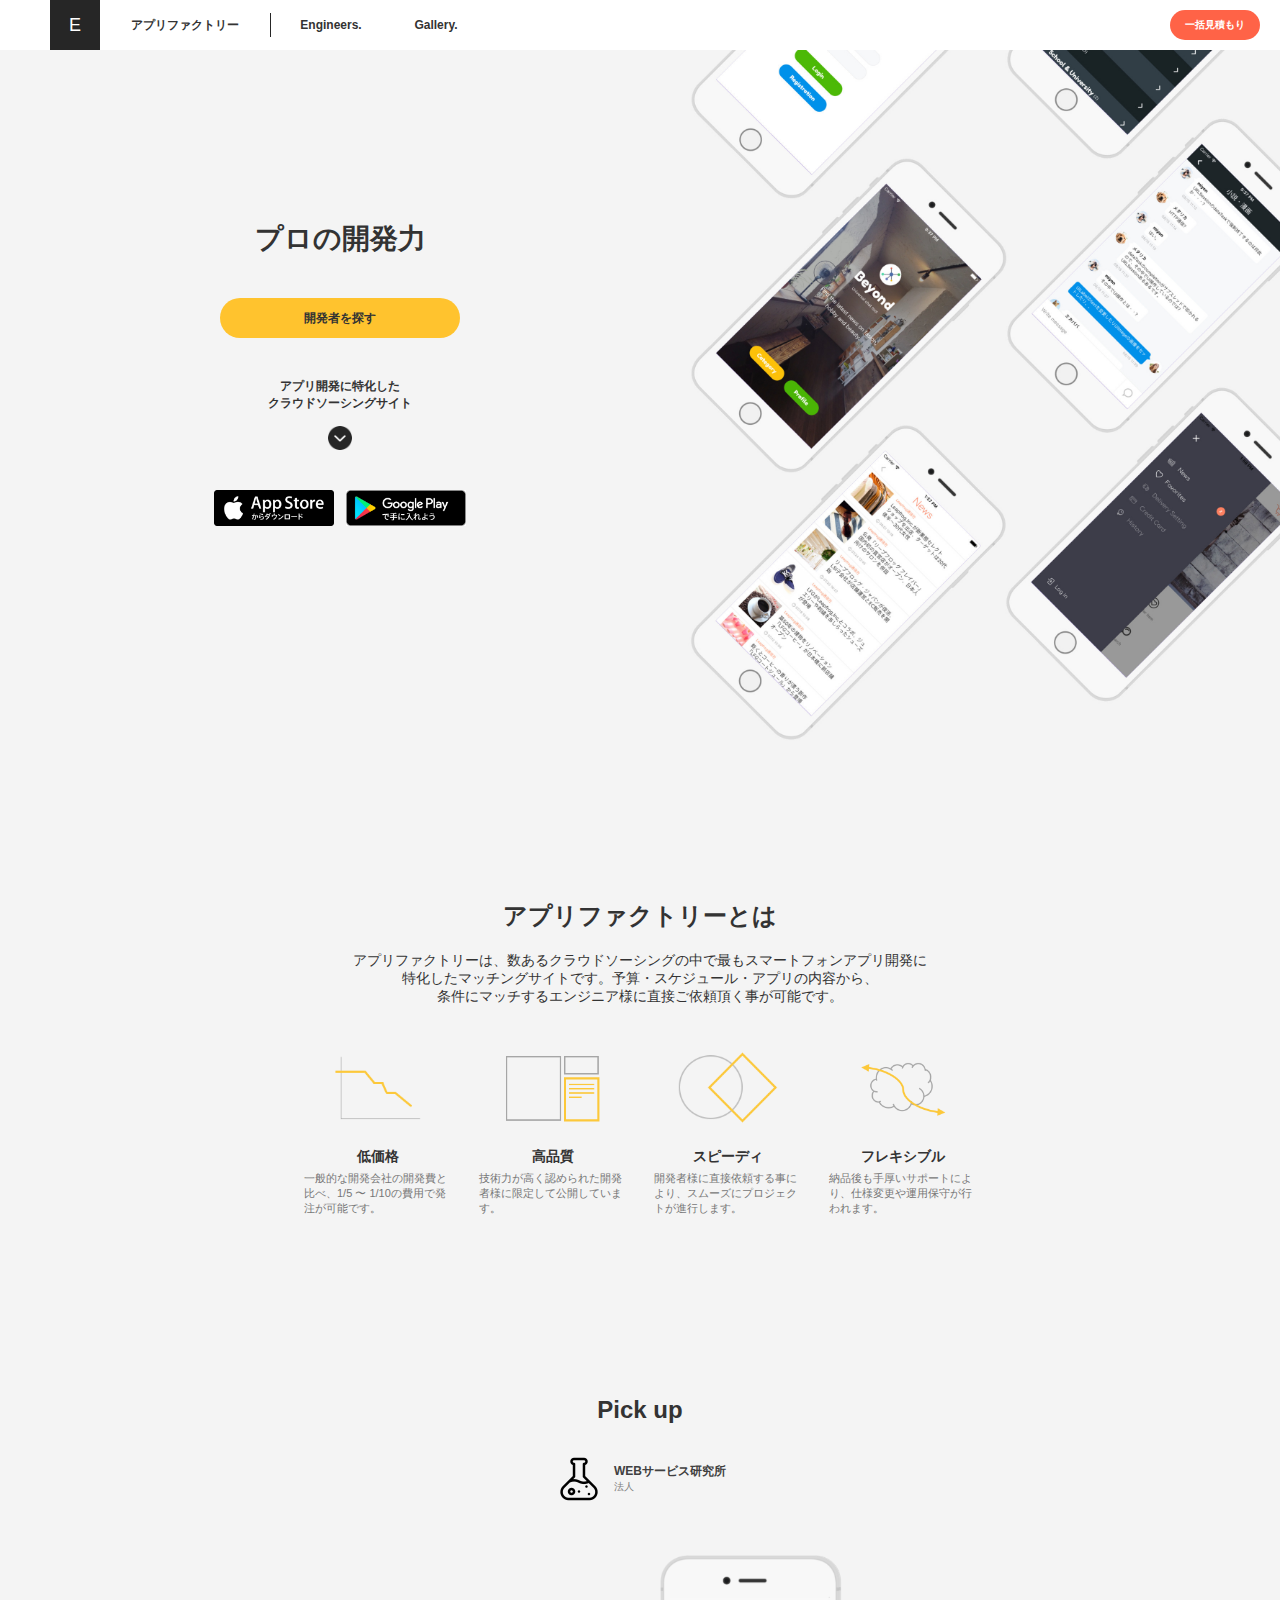
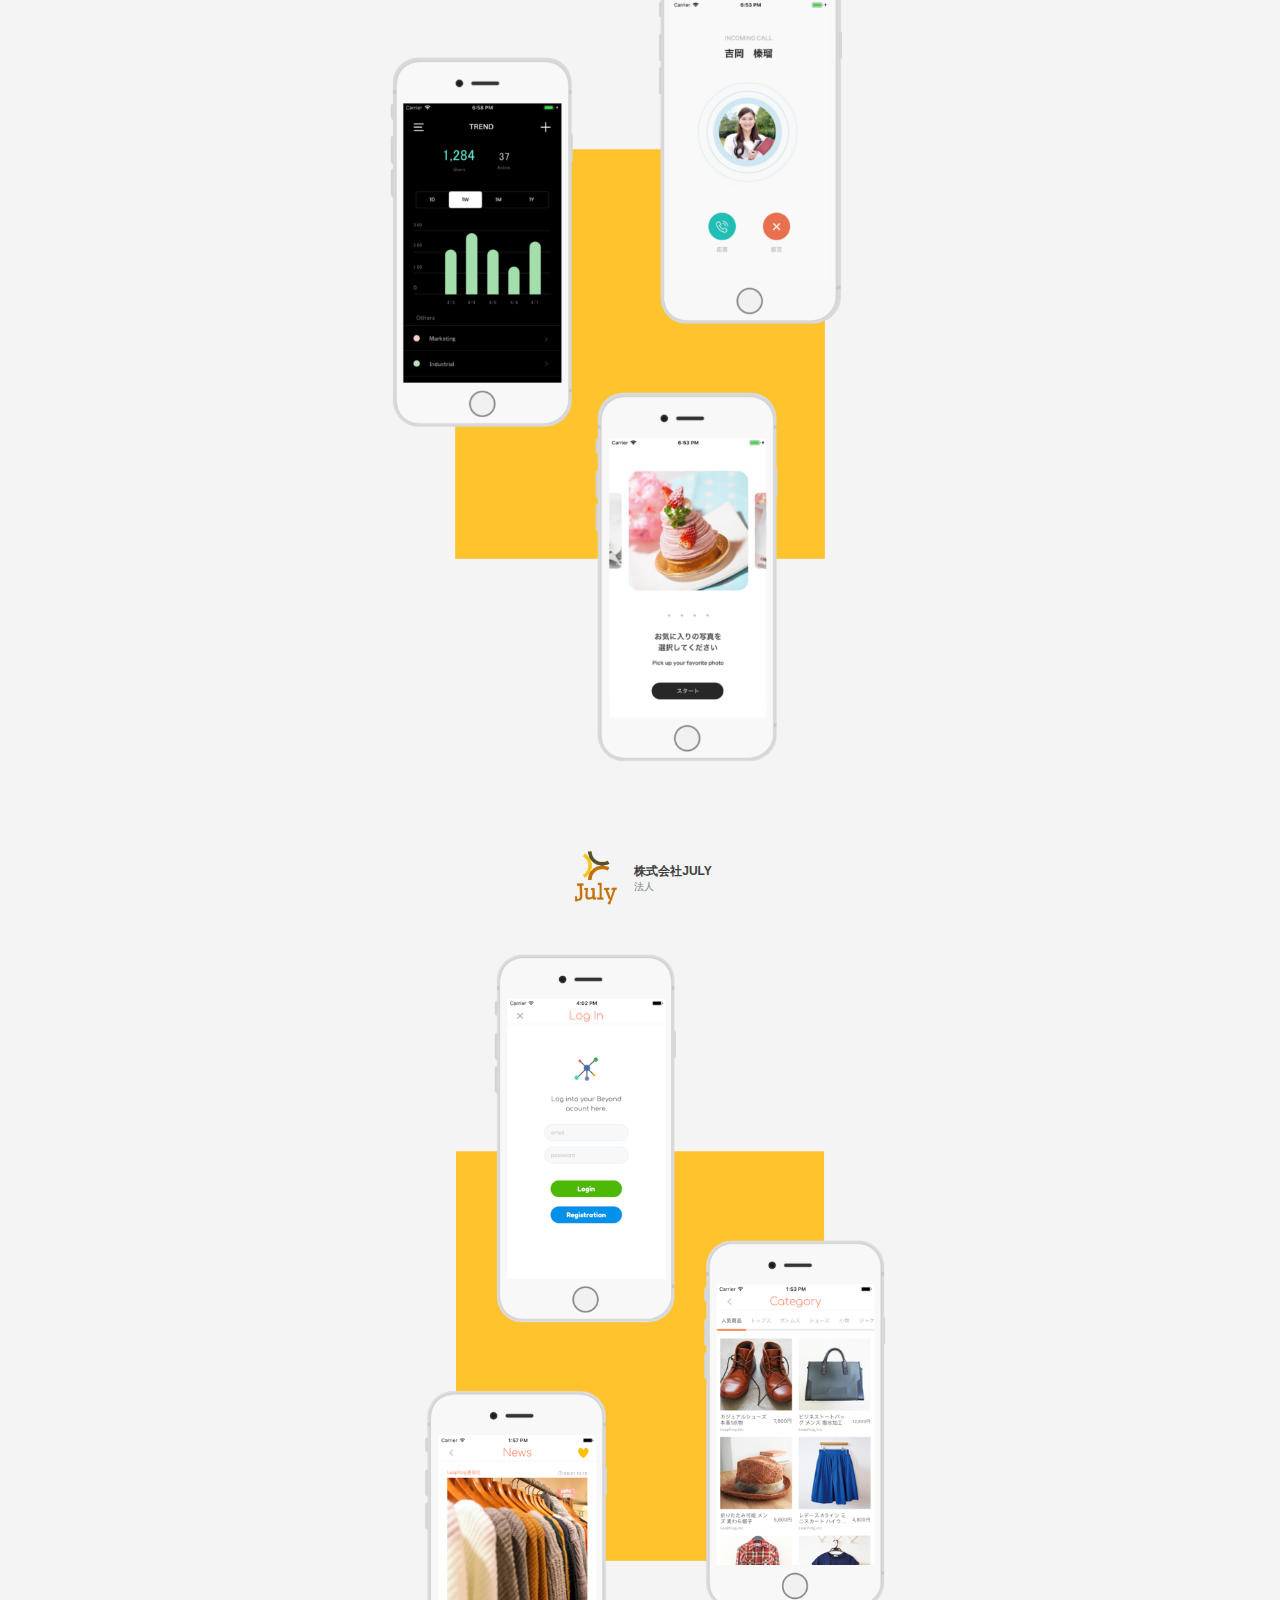
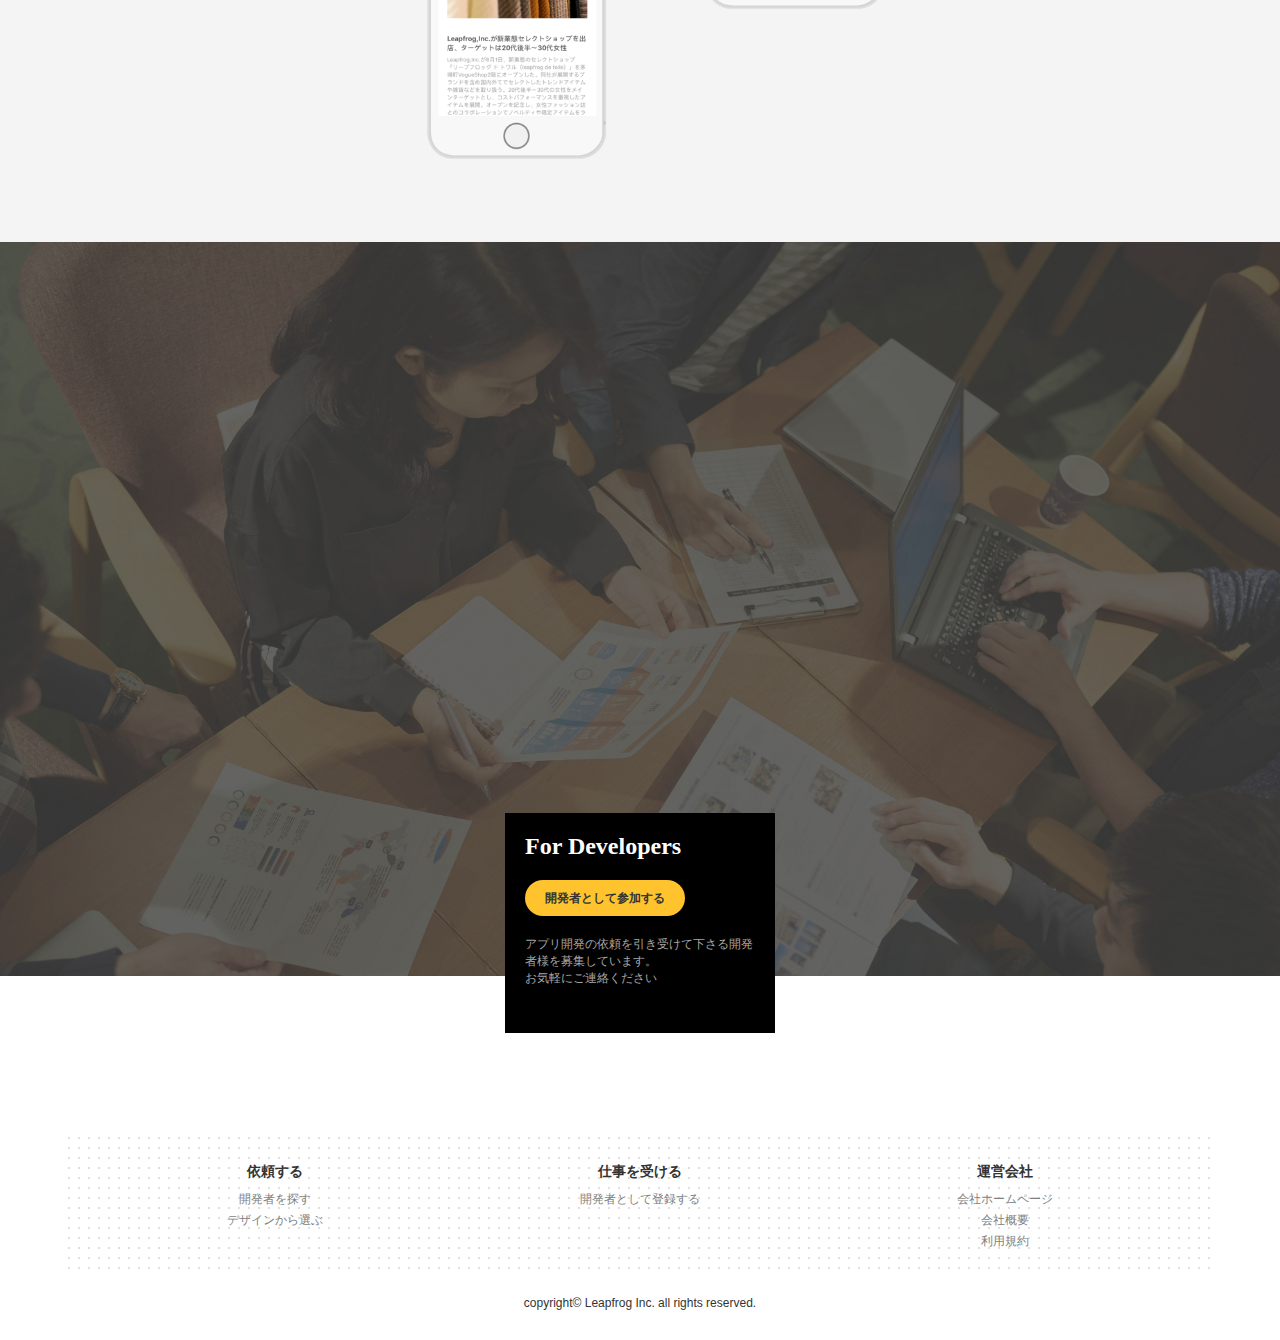
==== Server/index.html @ c2221dab "[Server] バージョン1をコミット" ====
<html>
<head>
  <meta http-equiv="Pragma" content="no-cache">
  <meta http-equiv="Cache-Control" content="no-cache">
  <meta http-equiv="Expires" content="0">
  <meta charset="utf-8">
  <meta name="keywords" content="アプリ開発,依頼">
  <title>アプリファクトリー</title>
  <link rel="shortcut icon" href="img/icon.png" type="image/png">
  <style>
    body {
      background: #fff;
    }
    body, div, span, td {
      margin: 0;
      padding: 0;
      font-family: "ヒラギノ角ゴ Pro", "Hiragino Kaku Gothic Pro",Lucida Grande,"メイリオ", Meiryo, Tahoma, Verdana, Osaka, "ＭＳ Ｐゴシック", "MS PGothic", sans-serif;
      font-size: 14px;
      color: #333;
    }
    a {
      text-decoration: none;
      color: #333;
    }

  </style>

  <script src="common.js"></script>
  <script src="//ajax.googleapis.com/ajax/libs/jquery/2.1.4/jquery.min.js"></script>
  <script type="text/javascript">

  function scroll() {

    var offset = $(".description").offset().top;
    $('html,body').animate({ scrollTop: offset }, 'fast');
  }

  </script>

  <!-- Global site tag (gtag.js) - Google Analytics -->
  <script async src="https://www.googletagmanager.com/gtag/js?id=UA-110054488-2"></script>
  <script>
    window.dataLayer = window.dataLayer || [];
    function gtag(){dataLayer.push(arguments);}
    gtag('js', new Date());
    gtag('config', 'UA-110054488-2');
  </script>

</head>
<body>

  <div id="fb-root"></div>
  <script>(function(d, s, id) {
    var js, fjs = d.getElementsByTagName(s)[0];
    if (d.getElementById(id)) return;
    js = d.createElement(s); js.id = id;
    js.src = "//connect.facebook.net/ja_JP/sdk.js#xfbml=1&version=v2.10";
    fjs.parentNode.insertBefore(js, fjs);
  }(document, 'script', 'facebook-jssdk'));</script>

  <!-- ヘッダ -->
  <div style="top:0px;width:100%;height:50px;position:fixed;z-index:1;background:#fff">
    <table border="0" cellspacing="0" style="width:100%;height:100%">
      <tr>
        <td style="width:50px"></td>
        <td style="text-align:center;vertical-align:middle;width:50px;height:100%;background:#262626">
          <span style="color:#fff;font-size:18px">E</span>
        </td>
        <td style="width:170px;text-align:center">
          <a href="index.html" style="font-size:12px;font-weight:bold;">アプリファクトリー</a>
        </td>
        <td style="width:1px;padding:13px 0">
          <div style="width:100%;height:100%;background:#262626;"></div>
        </td>
        <td style="width:120px;text-align:center">
          <a href="engineer.html" style="font-size:12px;font-weight:bold;">Engineers.</a>
        </td>
        <td style="width:90px;text-align:center">
          <a href="gallery.html" style="font-size:12px;font-weight:bold;">Gallery.</a>
        </td>
        <td style="background:#fff;text-align:right">
          <table border="0" cellspacing="0" style="margin:0 0 0 auto">
            <tr>
                <td style="">
                  <div class="fb-like" data-href="http://appfac.net/" data-layout="button" data-action="like" data-size="small" data-show-faces="false" data-share="false"></div>
                </td>
                <td style="width:14px"></td>
                <td style="">
                  <a href="https://twitter.com/share" class="twitter-share-button"></a> <script>!function(d,s,id){var js,fjs=d.getElementsByTagName(s)[0],p=/^http:/.test(d.location)?'http':'https';if(!d.getElementById(id)){js=d.createElement(s);js.id=id;js.src=p+'://platform.twitter.com/widgets.js';fjs.parentNode.insertBefore(js,fjs);}}(document, 'script', 'twitter-wjs');</script>
                </td>
                <td style="width:20px"></td>
                <td>
                  <a href="estimate.html?target=all">
                    <div style="border-radius:17px;-webkit-border-radius:17px;-moz-border-radius:17px;background:#ff6347;width:90px;height:30px;line-height:30px;font-size:10px;font-weight:bold;color:#fff;text-align:center">
                      一括見積もり
                    </div>
                  </a>
                </td>
                <td style="width:20px"></td>
            </tr>
          </table>
        </td>
      </tr>
    </table>
  </div>

  <!-- トップコンテンツ -->
  <div style="margin-top:50px;background:#f4f4f4;;width:100%;height:700px">
    <table border="0" cellspacing="0" style="width:100%;height:100%">
      <tr>
        <td style="vertical-align:top;">
          <div style="width:100%;text-align:center;">
            <div style="margin-top:170px;font-size:28px;font-weight:bold">
              プロの開発力
            </div>
            <a href="engineer.html">
              <div style="width:240px;height:40px;margin:auto;border-radius:20px;-webkit-border-radius:20px;-moz-border-radius:20px;margin-top:40px;font-size:12px;font-weight:bold;background:#ffc32e;line-height:40px">
                開発者を探す
              </div>
            </a>
            <div style="margin-top:40px;font-size:12px;font-weight:bold">
              アプリ開発に特化した<br>
              クラウドソーシングサイト
            </div>
            <a href="javascript:scroll()">
              <img src="img/arrow_down.png" style="width:24px;height:auto;margin-top:14px">
            </a>
            <table border="0" cellspacing="0" style="margin:40px auto;">
              <tr>
                <td>
                  <a href="https://itunes.apple.com/us/app/アプリファクトリー/id1388782829?mt=8">
                    <img src="img/download_ios.png" style="width:120px">
                  </a>
                </td>
                <td style="width:12px"></td>
                <td>
                  <a href="https://play.google.com/store/apps/details?id=leapfrog_inc.appfactory">
                    <img src="img/download_android.png" style="width:120px">
                  </a>
                </td>
              </tr>
            </table>
          </div>
        </td>
        <td style="width:600px">
          <a href="gallery.html">
            <img src="img/top_samples.jpg" style="width:600px;height:700px">
          </a>
        </td>
      </tr>
    </table>
  </div>

  <!-- アプリファクトリーとは -->
  <div class="description" style="width:100%;background:#f4f4f4">
    <div style="width:100%;background:#f4f4f4;text-align:center">
      <div style="height:150px"></div>
      <div style="font-size:24px;font-weight:bold">
        アプリファクトリーとは
      </div>
      <div style="height:20px"></div>
      <div style="width:600px;margin:auto;">
        アプリファクトリーは、数あるクラウドソーシングの中で最もスマートフォンアプリ開発に<br>
        特化したマッチングサイトです。予算・スケジュール・アプリの内容から、<br>
        条件にマッチするエンジニア様に直接ご依頼頂く事が可能です。
      </div>
      <div style="height:40px"></div>
      <table border="0" cellspacing="0" style="width:700px;margin:auto">
        <tr>
          <td style="width:25%;text-align:center">
            <img src="img/about_icon1.png" style="width:100px;height:auto">
          </td>
          <td style="width:25%;text-align:center">
            <img src="img/about_icon2.png" style="width:100px;height:auto">
          </td>
          <td style="width:25%;text-align:center">
            <img src="img/about_icon3.png" style="width:100px;height:auto">
          </td>
          <td style="width:25%;text-align:center">
            <img src="img/about_icon4.png" style="width:100px;height:auto">
          </td>
        </tr>
        <tr><td style="height:18px"></td></tr>
        <tr>
          <td style="text-align:center;font-size:14px;font-weight:bold;">
            低価格
          </td>
          <td style="text-align:center;font-size:14px;font-weight:bold">
            高品質
          </td>
          <td style="text-align:center;font-size:14px;font-weight:bold">
            スピーディ
          </td>
          <td style="text-align:center;font-size:14px;font-weight:bold">
            フレキシブル
          </td>
        </tr>
        <tr><td style="height:5px"></td></tr>
        <tr>
          <td style="font-size:11px;color:#777;padding:0 14px;vertical-align:top">
            一般的な開発会社の開発費と比べ、1/5 〜 1/10の費用で発注が可能です。
          </td>
          <td style="font-size:11px;color:#777;padding:0 14px;vertical-align:top">
            技術力が高く認められた開発者様に限定して公開しています。
          </td>
          <td style="font-size:11px;color:#777;padding:0 14px;vertical-align:top">
            開発者様に直接依頼する事により、スムーズにプロジェクトが進行します。
          </td>
          <td style="font-size:11px;color:#777;padding:0 14px;vertical-align:top">
            納品後も手厚いサポートにより、仕様変更や運用保守が行われます。
          </td>
        </tr>
      </table>
    </div>
  </div>

  <!-- Pickup -->
  <div style="width:100%;background:#f4f4f4">
    <div style="width:100%;text-align:center">
      <div style="height:180px"></div>
      <div style="font-size:24px;font-weight:bold">
        Pick up
      </div>
      <div style="height:30px"></div>
      <a href="engineerdetail.html?id=47">
        <table border="0" cellspacing="0" style="margin:0 auto">
          <tr>
            <td>
              <img src="data/img/user/47.png" style="width:50px;height:auto">
            </td>
            <td style="width:10px"></td>
            <td>
              <div style="color:#404040;font-size:12px;font-weight:bold">WEBサービス研究所</div>
              <div style="color:#808080;font-size:10px">法人</div>
            </td>
          </tr>
        </table>
      </a>
      <div style="height:24px"></div>
      <a href="engineerdetail.html?id=47">
        <img src="img/pickup1.png" style="width:600px">
      </a>
      <div style="height:70px"></div>
      <a href="engineerdetail.html?id=0">
        <table border="0" cellspacing="0" style="margin:0 auto">
          <tr>
            <td>
              <img src="data/img/user/0.png" style="width:56px;height:auto">
            </td>
            <td style="width:10px"></td>
            <td>
              <div style="color:#404040;font-size:12px;font-weight:bold">株式会社JULY</div>
              <div style="color:#808080;font-size:10px">法人</div>
            </td>
          </tr>
        </table>
      </a>
      <div style="height:24px"></div>
      <a href="engineerdetail.html?id=0">
        <img src="img/pickup2.png" style="width:600px">
      </a>
    </div>
    <div style="height:60px"></div>
  </div>

  <!-- リクルート -->
  <div style="position:relative;width:100%;padding:54% 0 0;">
    <div style="position:absolute;top:0;left:0;width:100%;height:100%">
      <img src="img/recruit.jpg" style="width:100%">
    </div>
  </div>
  <div style="position:relative;width:100%;height:100px">
    <div style="position:absolute;left:0;right:0;bottom:0;width:270px;height:220px;background:#000;margin:0 auto">
      <div style="color:#fff;margin:20px 0 0 20px;font-size:24px;font-weight:bold;font-family:'ヒラギノ丸ゴ Pro W4','ヒラギノ丸ゴ Pro','Hiragino Maru Gothic Pro','ヒラギノ角ゴ Pro W3','Hiragino Kaku Gothic Pro','HG丸ｺﾞｼｯｸM-PRO','HGMaruGothicMPRO'">
        For Developers
      </div>
      <a href="join.html">
        <div style="border-radius:18px;-webkit-border-radius:18px;-moz-border-radius:18px;margin:20px 0 0 20px;width:160px;height:36px;background:#ffc32e;color:#343434;font-size:12px;font-weight:bold;text-align:center;line-height:36px">
          開発者として参加する
        </div>
        <div style="color:#a6a6a6;font-size:12px;margin:20px 20px 0 20px">
          アプリ開発の依頼を引き受けて下さる開発者様を募集しています。<br>
          お気軽にご連絡ください
        </div>
      </a>
    </div>
  </div>

  <!-- フッター -->
  <div style="margin:100px auto 0 auto;width:90%;background-image:radial-gradient(#e0e0e0 20%, transparent 20%);background-size:10px 10px;">
    <div style="height:30px"></div>
    <table border="0" cellspacing="0" style="margin:0 auto;width:95%">
      <tr>
        <td style="width:33%;text-align:center;vertical-align:top">
          <div style="font-size:14px;font-weight:bold">
            依頼する
          </div>
          <div style="margin-top:10px">
            <a href="engineer.html" style="font-size:12px;color:#7f7f7f">
              開発者を探す
            </a>
          </div>
          <div style="margin-top:4px">
            <a href="gallery.html" style="font-size:12px;color:#7f7f7f">
              デザインから選ぶ
            </a>
          </div>
        </td>
        <td style="width:33%;text-align:center;;vertical-align:top">
          <div style="font-size:14px;font-weight:bold">
            仕事を受ける
          </div>
          <div style="margin-top:10px">
            <a href="join.html" style="font-size:12px;color:#7f7f7f">
              開発者として登録する
            </a>
          </div>
        </td>
        <td style="width:33%;font-size:14px;font-weight:bold;text-align:center;vertical-align:top">
          <div style="font-size:14px;font-weight:bold">
            運営会社
          </div>
          <div style="margin-top:10px">
            <a href="http://lfg.co.jp/" style="font-size:12px;color:#7f7f7f;font-weight:normal">
              会社ホームページ
            </a>
          </div>
          <div style="margin-top:4px">
            <a href="http://lfg.co.jp/company.html" style="font-size:12px;color:#7f7f7f;font-weight:normal">
              会社概要
            </a>
          </div>
          <div style="margin-top:4px">
            <a href="terms.html" style="font-size:12px;color:#7f7f7f;font-weight:normal">
              利用規約
            </a>
          </div>
        </td>
      </tr>
    </table>
    <div style="height:26px"></div>
  </div>

  <div style="margin:20px auto 30px auto;text-align:center;width:100%;font-size:12px">
    copyright&copy; Leapfrog Inc. all rights reserved.
  </div>

</body>
</html>
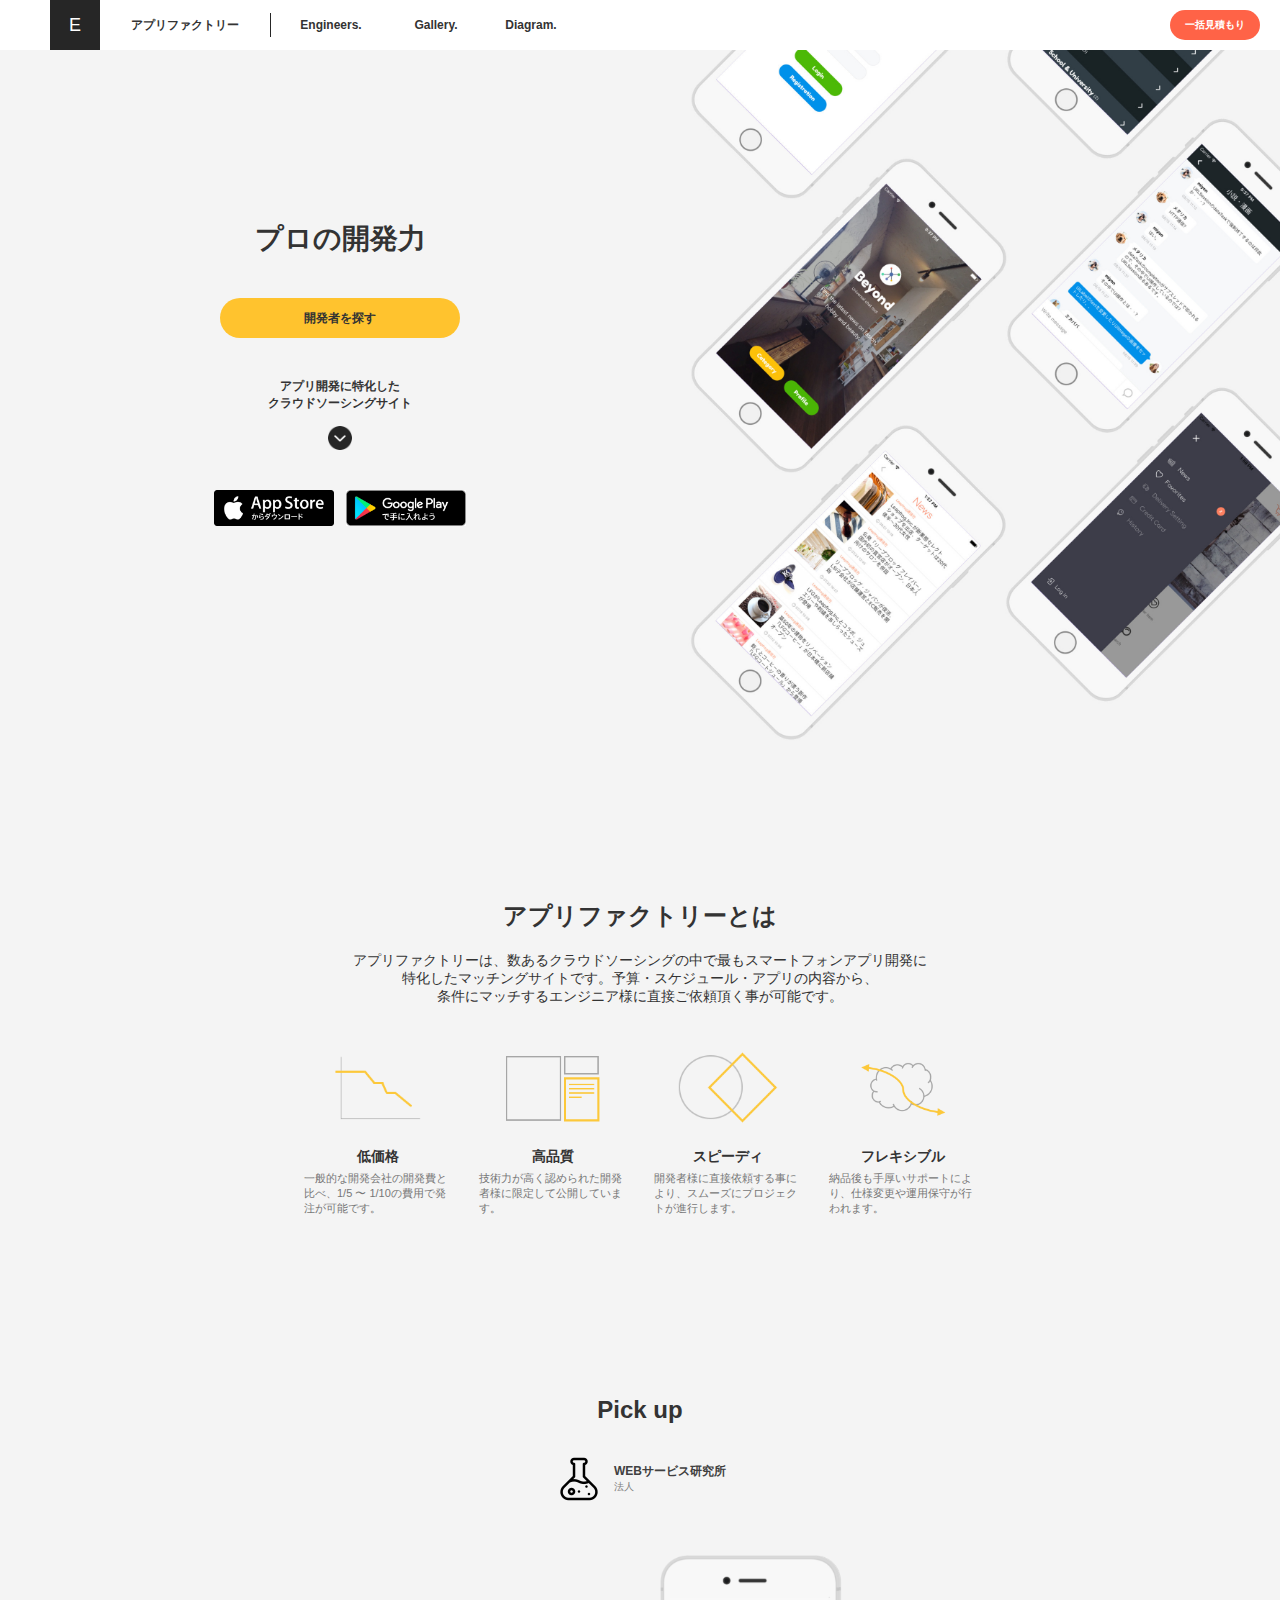
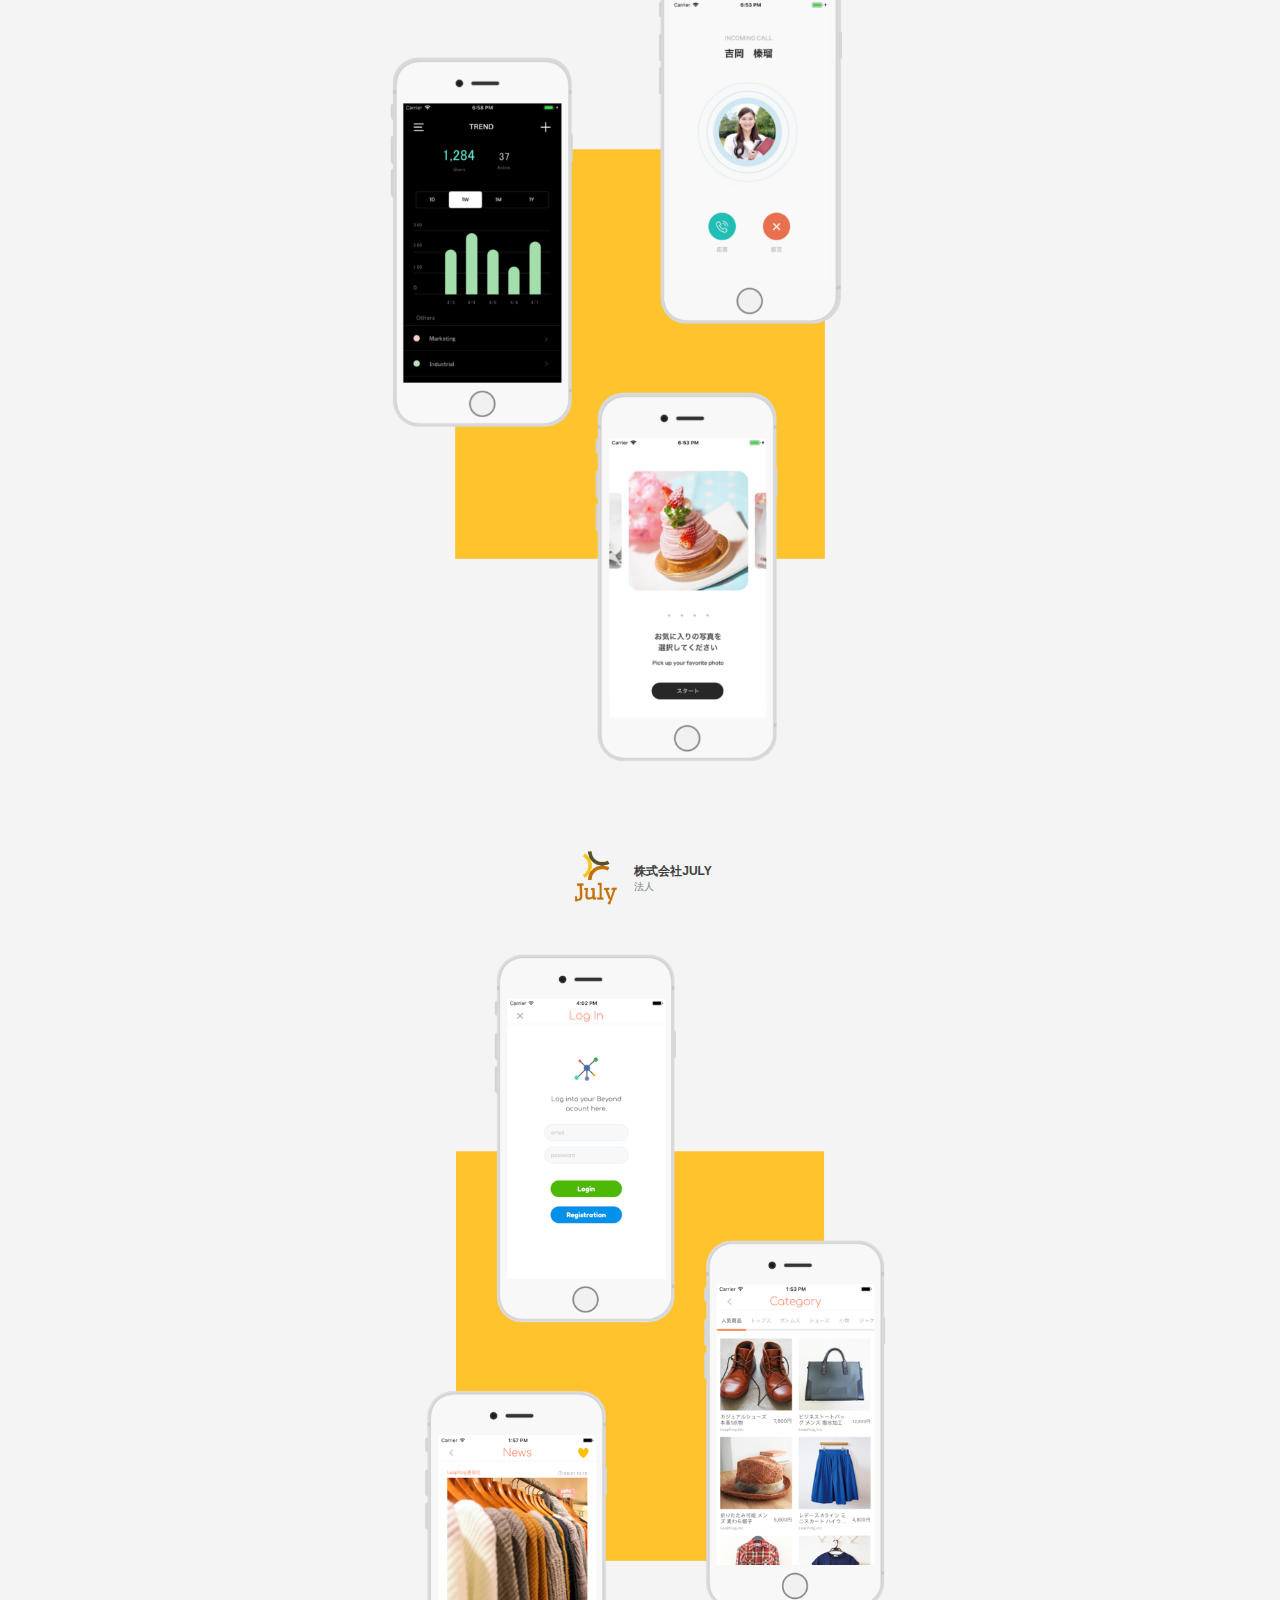
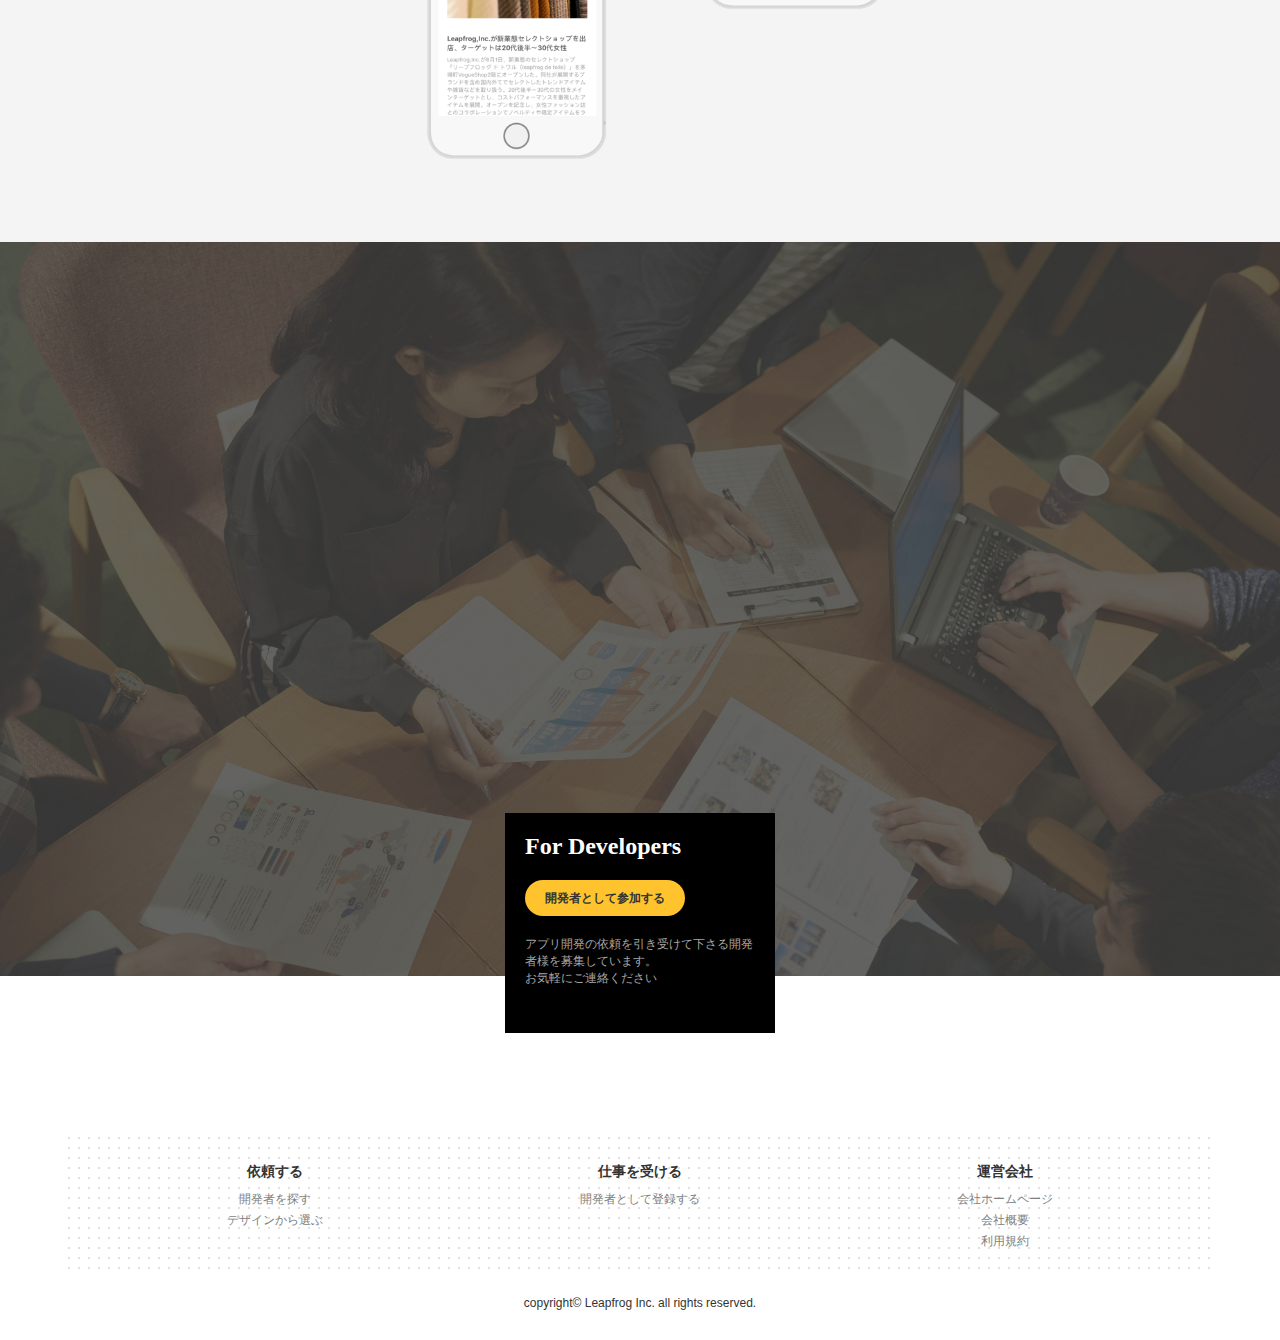
==== commit c88080e7: "[Server] 設計書画面への遷移を作成" ====
--- a/Server/index.html
+++ b/Server/index.html
@@ -78,6 +78,9 @@
         <td style="width:90px;text-align:center">
           <a href="gallery.html" style="font-size:12px;font-weight:bold;">Gallery.</a>
         </td>
+        <td style="width:100px;text-align:center">
+          <a href="diagramlist.html" style="font-size:12px;font-weight:bold;">Diagram.</a>
+        </td>
         <td style="background:#fff;text-align:right">
           <table border="0" cellspacing="0" style="margin:0 0 0 auto">
             <tr>
